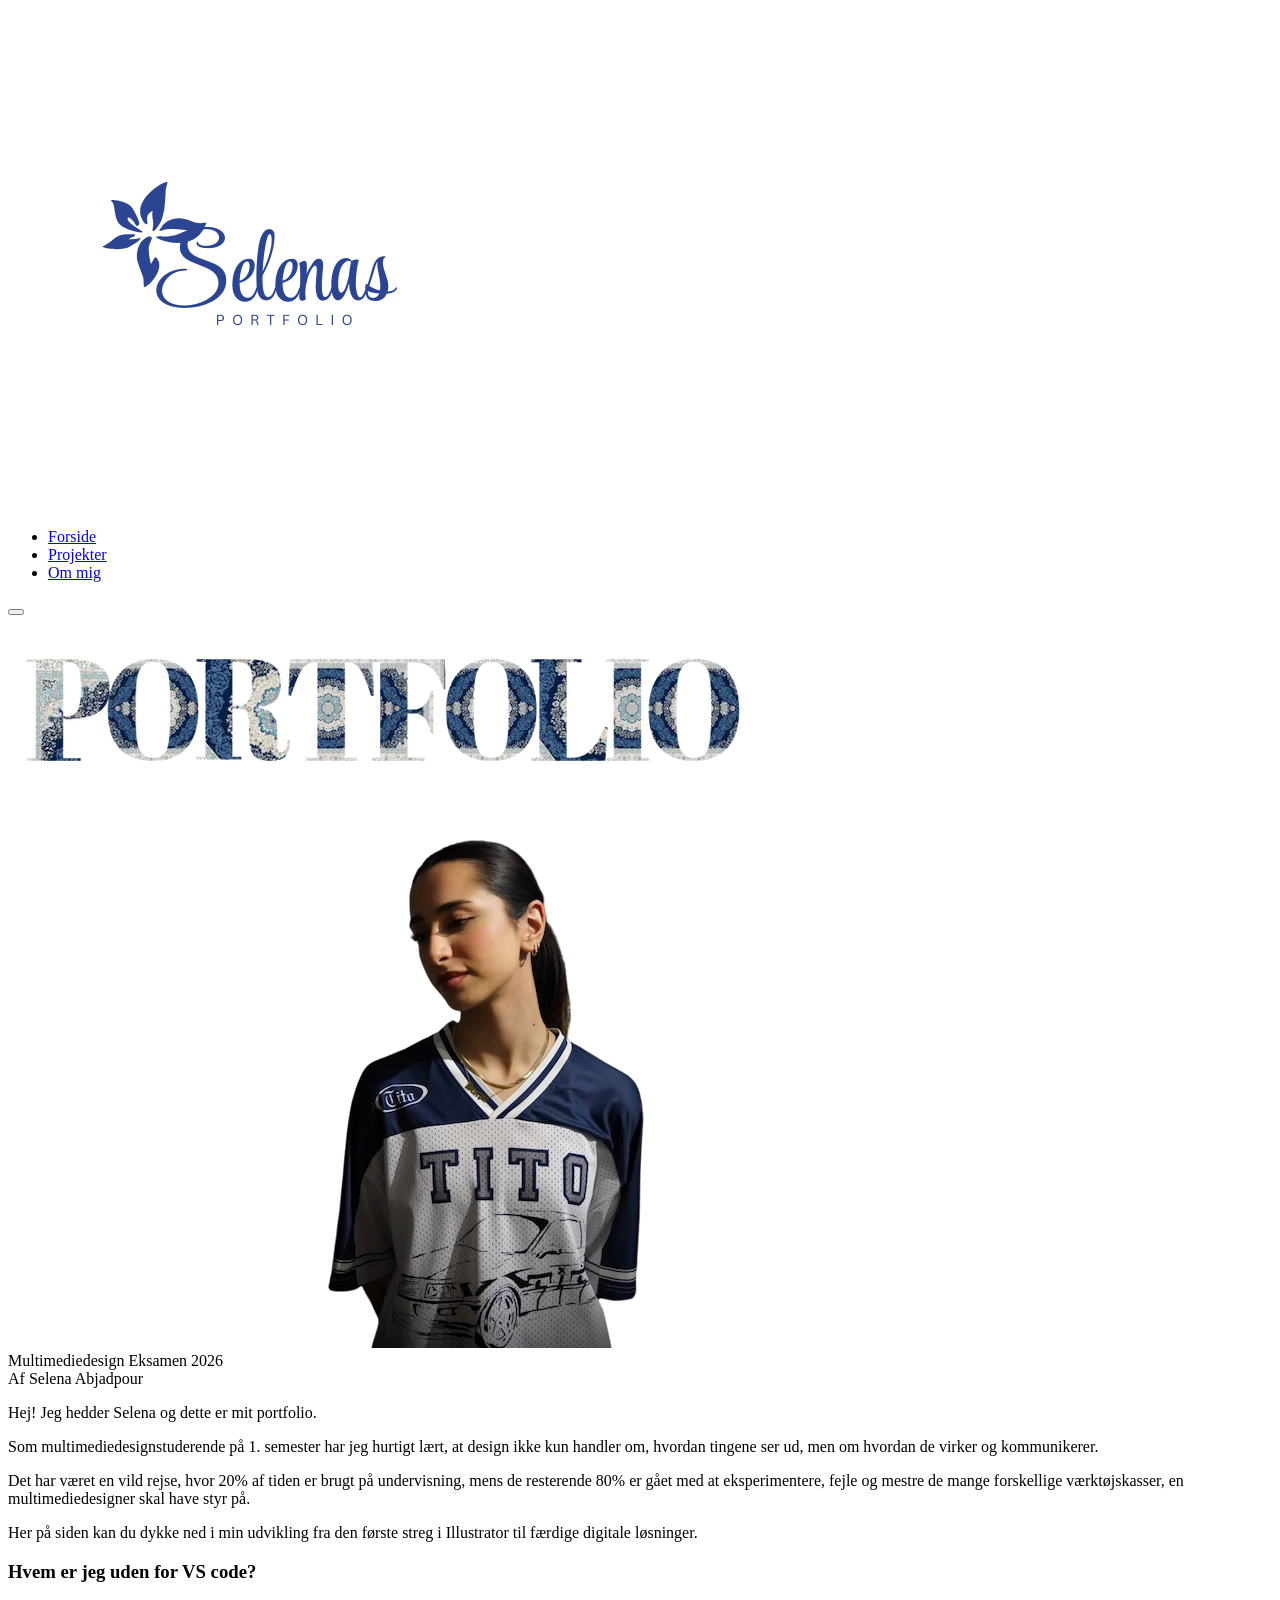
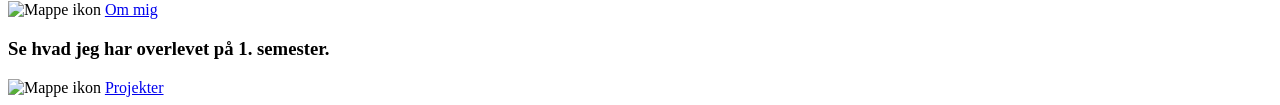
==== index.html @ 83f6c9c1 "v2 final touches" ====
<!DOCTYPE html>
<html lang="da">
  <head>
    <meta charset="UTF-8" />
    <meta name="viewport" content="width=device-width, initial-scale=1.0" />
    <link rel="stylesheet" href="css/forside.css" />
    <link rel="stylesheet" href="css/generel.css" />
    <title>Forside</title>
  </head>
  <body>
    <header>
      <div class="logo">
        <a href="index.html">
          <img src="images/LOGO.png" alt="Logo" />
        </a>
      </div>
      <nav>
        <ul class="menu">
          <li><a href="index.html">Forside</a></li>
          <li><a href="projekter.html">Projekter</a></li>
          <li><a href="ommig.html">Om mig</a></li>
        </ul>
        <button class="burger">
          <span class="line"></span>
          <span class="line"></span>
          <span class="line"></span>
        </button>
      </nav>
    </header>
    <main>
      <section class="Forside">
        <img src="images/portfoliotekst.mindre.webp" alt="Forsidetekst" class="forsidetekst" />
        <img src="images/FORSIDE.PORTTRÆTBILLEDE.webp" alt="Forsidebillede" class="forsidebillede" />
        <div class="venstretekst">Multimediedesign Eksamen 2026</div>
        <div class="højretekst">Af Selena Abjadpour</div>
      </section>
      <section class="introduktion">
        <div class="boks">
          <p>Hej! Jeg hedder Selena og dette er mit portfolio.</p>
          <p>Som multimediedesignstuderende på 1. semester har jeg hurtigt lært, at design ikke kun handler om, hvordan tingene ser ud, men om hvordan de virker og kommunikerer.</p>
          <p>Det har været en vild rejse, hvor 20% af tiden er brugt på undervisning, mens de resterende 80% er gået med at eksperimentere, fejle og mestre de mange forskellige værktøjskasser, en multimediedesigner skal have styr på.</p>
          <p>Her på siden kan du dykke ned i min udvikling fra den første streg i Illustrator til færdige digitale løsninger.</p>
        </div>
        <section class="mappe-sektion">
          <h3>Hvem er jeg uden for VS code?</h3>
          <img src="images/blåmappe.png" alt="Mappe ikon" class="mappe-ikon" />
          <a href="ommig.html" class="cta-knap">Om mig</a>
          <h3>Se hvad jeg har overlevet på 1. semester.</h3>
          <img src="images/blåmappe.png" alt="Mappe ikon" class="mappe-ikon" />
          <a href="projekter.html" class="cta-knap">Projekter</a>
        </section>
      </section>
    </main>
    <script src="js/menu.js"></script>
  </body>
</html>
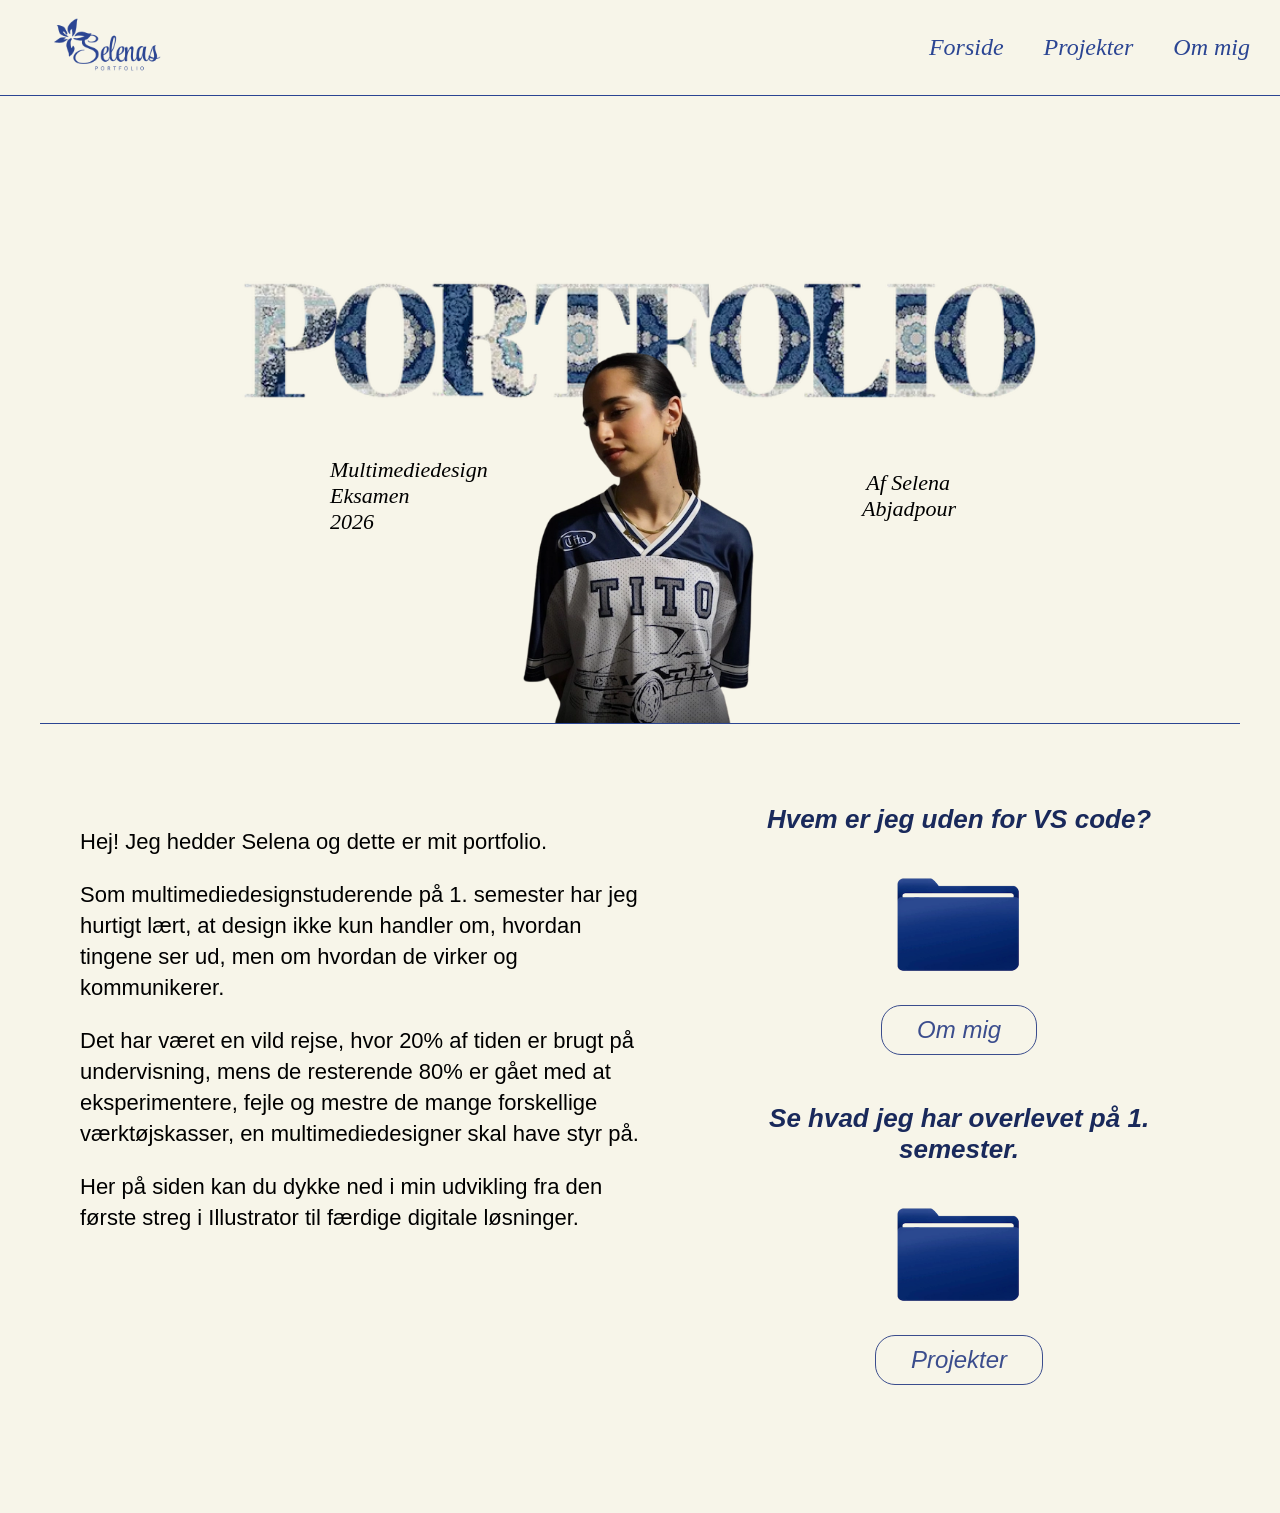
==== commit 36890912: "Update image source for folder icon in index.html" ====
--- a/index.html
+++ b/index.html
@@ -43,10 +43,10 @@
         </div>
         <section class="mappe-sektion">
           <h3>Hvem er jeg uden for VS code?</h3>
-          <img src="images/blåmappe.png" alt="Mappe ikon" class="mappe-ikon" />
+          <img src="images/bluefolder.png" alt="Mappe ikon" class="mappe-ikon" />
           <a href="ommig.html" class="cta-knap">Om mig</a>
           <h3>Se hvad jeg har overlevet på 1. semester.</h3>
-          <img src="images/blåmappe.png" alt="Mappe ikon" class="mappe-ikon" />
+          <img src="images/bluefolder.png" alt="Mappe ikon" class="mappe-ikon" />
           <a href="projekter.html" class="cta-knap">Projekter</a>
         </section>
       </section>
--- a/css/forside.css
+++ b/css/forside.css
@@ -0,0 +1,184 @@
+.Forside {
+  display: grid;
+  grid-template-columns: 1fr;
+  justify-items: center;
+  align-items: center;
+  min-height: 40vh;
+  position: relative;
+  overflow: hidden;
+  margin-top: -3em;
+}
+.forsidetekst,
+.forsidebillede,
+.venstretekst,
+.højretekst {
+  grid-column: 1;
+  grid-row: 1;
+}
+.forsidetekst {
+  width: 90%;
+  height: auto;
+  z-index: 1;
+  margin-top: -15vh;
+}
+.forsidebillede {
+  width: 100%;
+  max-width: 450px;
+  z-index: 2;
+  align-self: end;
+}
+.venstretekst {
+  z-index: 3;
+  color: #000;
+  font-family: "Lora", serif;
+  font-size: 14px;
+  font-style: italic;
+  width: 120px;
+  text-align: left;
+  justify-self: start;
+  margin-left: 5vw;
+  margin-top: 10vh;
+}
+.højretekst {
+  z-index: 3;
+  color: #000;
+  font-family: "Lora", serif;
+  font-size: 14px;
+  width: 100px;
+  text-align: right;
+  justify-self: end;
+  margin-right: 5vw;
+  margin-top: 10vh;
+  font-style: italic;
+}
+.introduktion p {
+  margin-top: 1em;
+  margin-bottom: 1em;
+  width: 80%;
+  text-align: left;
+  display: flex;
+  font-family: "playfair display", sans-serif;
+  font-size: 18px;
+  line-height: 141%;
+  margin-left: auto;
+  margin-right: auto;
+}
+.introduktion {
+  border-top: #2b4593 1.5px solid;
+}
+.mappe-sektion {
+  display: flex;
+  flex-direction: column;
+  align-items: center;
+  justify-content: center;
+  text-align: center;
+  padding: 20px 20px;
+}
+.mappe-sektion h3 {
+  font-family: "playfair display", sans-serif;
+  font-weight: 550;
+  font-size: 24px;
+  font-style: italic;
+  color: #19295b;
+  max-width: 450px;
+}
+.mappe-ikon {
+  width: 140px;
+  height: auto;
+}
+.cta-knap {
+  display: inline-block;
+  padding: 10px 35px;
+  border: 1.5px solid #3b4d8d;
+  border-radius: 20px;
+  text-decoration: none;
+  color: #3b4d8d;
+  font-size: 24px;
+  font-style: italic;
+  font-family: "playfair display", sans-serif;
+  margin-bottom: 2em;
+}
+.cta-knap:active {
+  background-color: rgba(54, 74, 147, 0.753);
+}
+.boks {
+  background-color: #e6e4d5;
+  padding: 25px;
+  border-radius: 40px;
+  justify-content: center;
+  max-width: 700px;
+  width: 90%;
+  margin: auto;
+  margin-top: 2em;
+}
+@media (min-width: 800px) {
+  .Forside {
+    min-height: 75vh;
+  }
+  .forsidetekst {
+    width: 65%;
+    height: auto;
+    z-index: 1;
+    margin-top: -10vh;
+  }
+  .forsidebillede {
+    width: 100%;
+    max-width: 700px;
+    z-index: 2;
+  }
+  .venstretekst {
+    font-size: 22px;
+    margin-top: 10em;
+    margin-left: 15em;
+  }
+  .højretekst {
+    font-size: 22px;
+    margin-top: 10em;
+    margin-right: 15em;
+    width: 4em;
+  }
+  .introduktion {
+    display: grid;
+    grid-template-columns: 1.2fr 1fr;
+    gap: 60px;
+    max-width: 1200px;
+    margin: 0 auto;
+    padding: 80px 40px;
+    align-items: start;
+  }
+  .introduktion .boks {
+    margin: 0;
+    width: 100%;
+    background-color: transparent;
+    padding: 0;
+  }
+  .introduktion p {
+    width: 100%;
+    font-size: 22px;
+    margin-left: 0;
+  }
+  .mappe-sektion {
+    display: flex;
+    flex-direction: column;
+    padding: 0;
+  }
+  .mappe-sektion h3 {
+    font-size: 26px;
+    margin-bottom: 10px;
+  }
+  .mappe-ikon {
+    width: 160px;
+  }
+  .cta-knap {
+    transition: all 0.3s ease-in-out;
+    transform: translateY(0);
+  }
+  .cta-knap:hover {
+    background-color: #3b4d8d;
+    color: #ffffff;
+    font-style: italic;
+    box-shadow: 0px 4px 15px rgba(0, 0, 0, 0.3);
+    transition: all 0.3s ease-in-out;
+    transform: translateY(-2px);
+  }
+}
--- a/css/generel.css
+++ b/css/generel.css
@@ -0,0 +1,160 @@
+* {
+  margin: 0;
+  padding: 0;
+  box-sizing: border-box;
+}
+body {
+  background: #f7f5e9;
+}
+header {
+  position: sticky;
+  top: 0;
+  display: flex;
+  justify-content: space-between;
+  align-items: center;
+  padding: 20px;
+  height: 6em;
+  border-bottom: #2b4593 1.5px solid;
+  background: #f7f5e9;
+  z-index: 10;
+}
+.logo img {
+  width: 180px;
+  height: auto;
+}
+nav {
+  position: relative;
+}
+.menu {
+  display: none;
+  list-style: none;
+}
+.menu a {
+  display: block;
+  padding: 12px;
+  color: #2b4593;
+  text-decoration: none;
+  font-family: "Lora", serif;
+  font-style: italic;
+  font-size: 24px;
+  text-align: center;
+}
+.burger {
+  display: block;
+  width: 30px;
+  height: 20px;
+  background: transparent;
+  border: 0;
+  cursor: pointer;
+}
+.burger .line {
+  display: block;
+  width: 100%;
+  height: 2px;
+  background: #2b4593;
+  margin-bottom: 5px;
+  transition: 1s ease;
+}
+nav.active .menu {
+  display: block;
+  position: fixed;
+  top: 94px;
+  left: 0;
+  width: 100%;
+  background: #e4e1cf;
+  border: #2b4593 1.5px solid;
+  border-radius: 3em;
+  box-shadow: 0 10px 10px rgba(0, 0, 0, 0.1);
+}
+nav.active .menu li {
+  margin: 10px 20px;
+}
+.burger.active .line:nth-child(1) {
+  transform: rotate(45deg) translate(5px, 5px);
+}
+.burger.active .line:nth-child(2) {
+  opacity: 0;
+}
+.burger.active .line:nth-child(3) {
+  transform: rotate(-45deg) translate(5px, -5px);
+}
+@media (min-width: 800px) {
+  header {
+    position: sticky;
+    top: 0;
+    display: flex;
+    justify-content: space-between;
+    align-items: center;
+    padding: 20px;
+    height: 6em;
+    border-bottom: #2b4593 1.5px solid;
+  }
+  .logo img {
+    width: 180px;
+    height: auto;
+  }
+  nav {
+    display: flex;
+    align-items: center;
+  }
+  .menu {
+    display: flex;
+    list-style: none;
+    margin: 0;
+    padding: 0;
+  }
+  .menu li {
+    margin-right: 20px;
+  }
+  .menu li:last-child {
+    margin-right: 0;
+  }
+  .menu a {
+    display: block;
+    padding: 10px;
+    color: #2b4593;
+    text-decoration: none;
+    transition: color 0.3s;
+    text-align: end;
+    font-family: "lora", serif;
+    font-style: italic;
+    font-size: 24px;
+  }
+  .menu a:hover {
+    color: #2468bc;
+  }
+  header nav li a::after {
+    content: "";
+    position: absolute;
+    left: 0%;
+    bottom: 0;
+    width: 0;
+    height: 1.5px;
+    background-color: #2468bc;
+    transition: 0.3s ease;
+  }
+  header nav li a:hover::after {
+    width: 100%;
+  }
+  nav ul li a {
+    text-decoration: none;
+    position: relative;
+    transition: color 0.3s ease;
+  }
+  .burger {
+    width: 30px;
+    height: 20px;
+    cursor: pointer;
+  }
+  .burger .line {
+    display: block;
+    width: 100%;
+    height: 2px;
+    background-color: #2b4593;
+    margin-bottom: 5px;
+    transition: 0.2s linear;
+  }
+  .burger {
+    display: none;
+  }
+}
